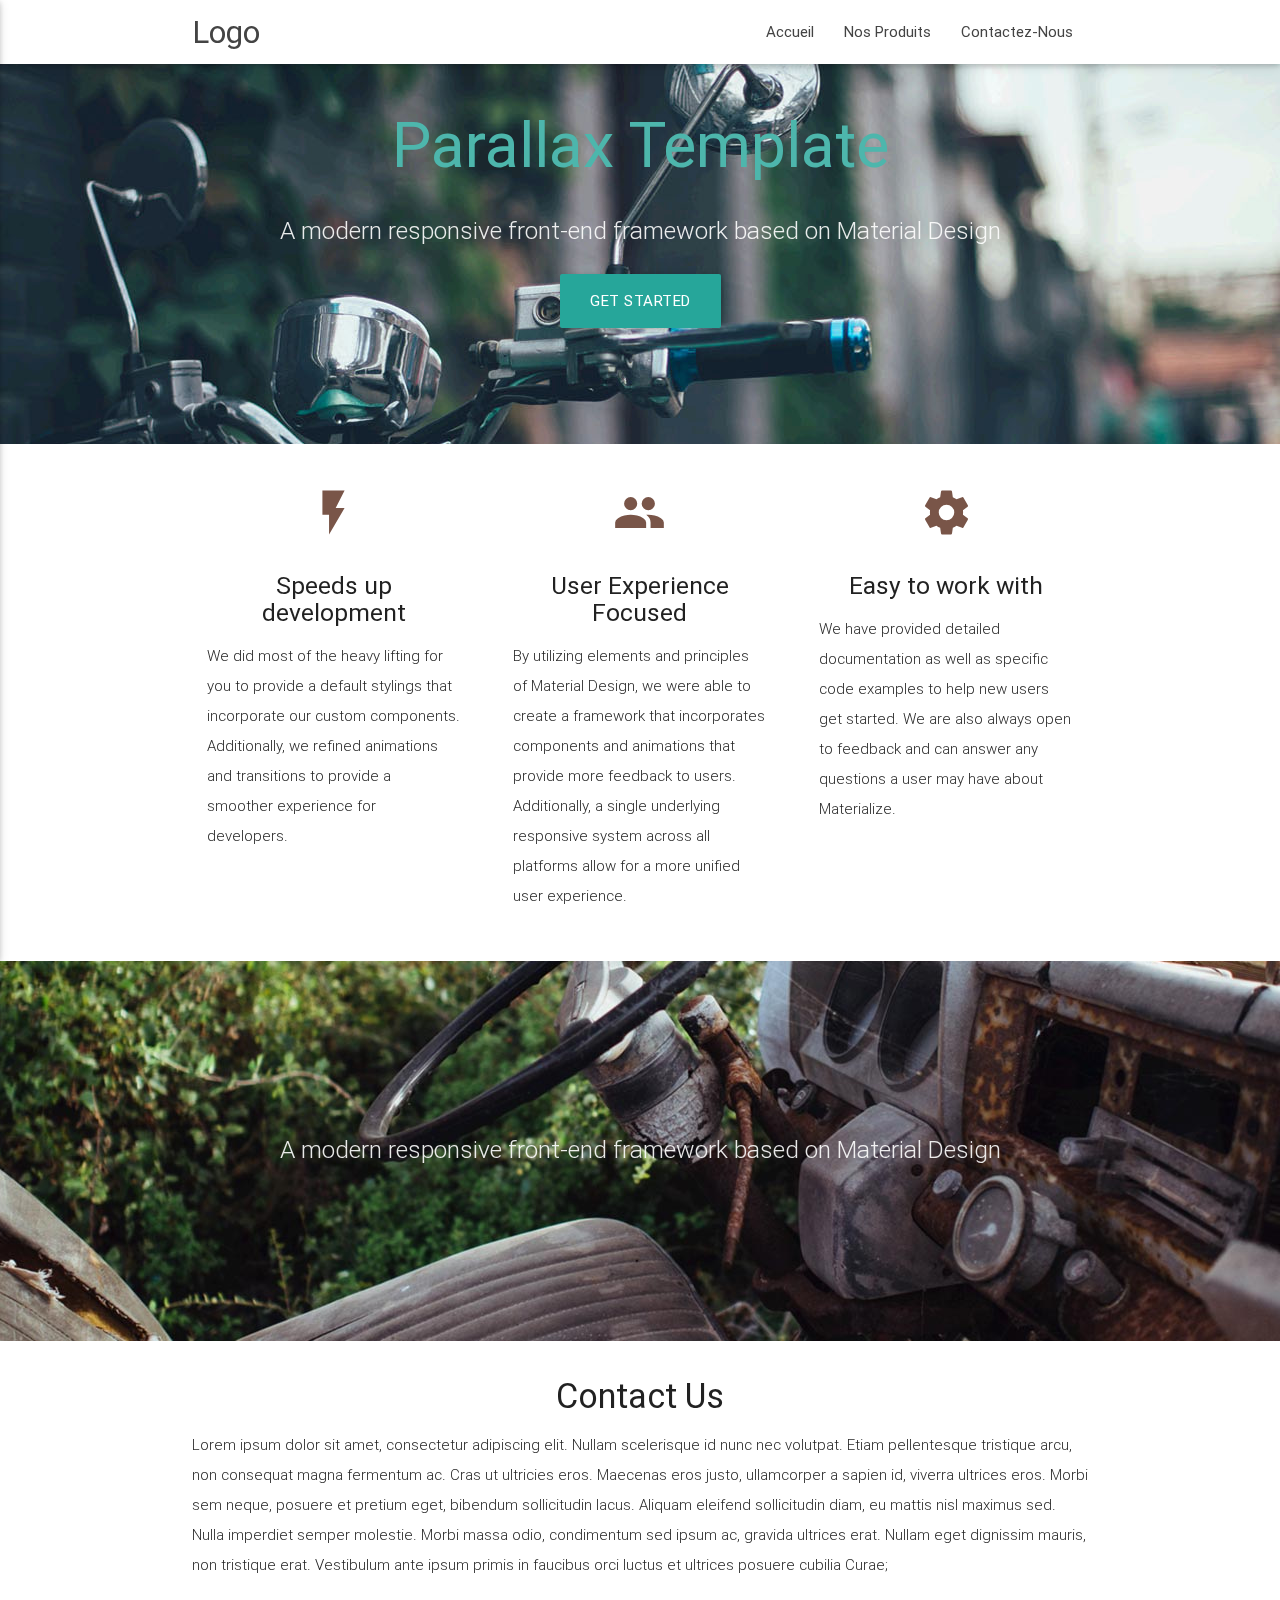
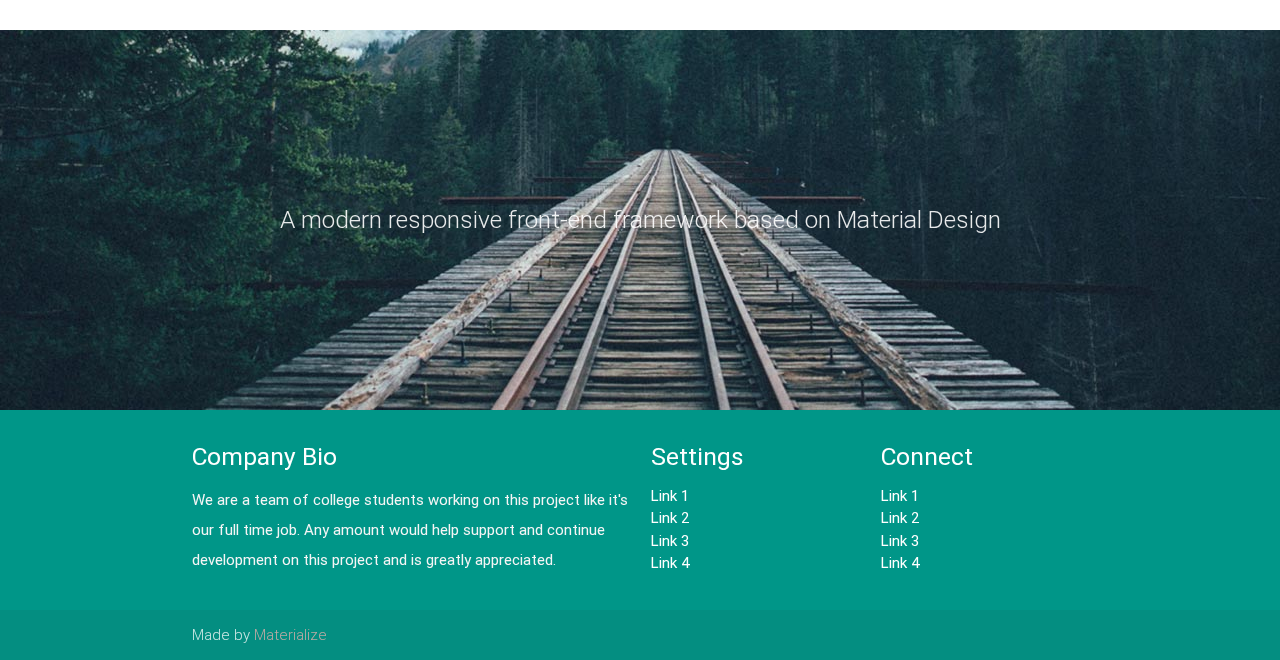
==== index.html @ e9abcc9e "update navbar on every pages" ====
<!DOCTYPE html>
<html lang="en">
<head>
  <meta http-equiv="Content-Type" content="text/html; charset=UTF-8"/>
  <meta name="viewport" content="width=device-width, initial-scale=1, maximum-scale=1.0, user-scalable=no"/>
  <title>Parallax Template - Materialize</title>

  <!-- CSS  -->
  <link href="https://fonts.googleapis.com/icon?family=Material+Icons" rel="stylesheet">
  <link href="assets/css/materialize.css" type="text/css" rel="stylesheet" media="screen,projection"/>
  <link href="assets/css/style.css" type="text/css" rel="stylesheet" media="screen,projection"/>
  <link href="assets/css/custom.css" type="text/css" rel="stylesheet" media="screen,projection"/>
</head>
<body>
  <nav class="white" role="navigation">
    <div class="nav-wrapper container">
      <a id="logo-container" href="#" class="brand-logo">Logo</a>
      <ul class="right hide-on-med-and-down">
        <li><a href="index.html">Accueil</a></li>
        <li><a href="product.html">Nos Produits</a></li>
        <li><a href="contact.html">Contactez-Nous</a></li>
      </ul>

      <ul id="nav-mobile" class="side-nav">
        <li><a href="#">Navbar Link</a></li>
      </ul>
      <a href="#" data-activates="nav-mobile" class="button-collapse"><i class="material-icons">menu</i></a>
    </div>
  </nav>

  <div id="index-banner" class="parallax-container">
    <div class="section no-pad-bot">
      <div class="container">
        <br><br>
        <h1 class="header center teal-text text-lighten-2">Parallax Template</h1>
        <div class="row center">
          <h5 class="header col s12 light">A modern responsive front-end framework based on Material Design</h5>
        </div>
        <div class="row center">
          <a href="http://materializecss.com/getting-started.html" id="download-button" class="btn-large waves-effect waves-light teal lighten-1">Get Started</a>
        </div>
        <br><br>

      </div>
    </div>
    <div class="parallax"><img src="assets/images/background1.jpg" alt="Unsplashed background img 1"></div>
  </div>


  <div class="container">
    <div class="section">

      <!--   Icon Section   -->
      <div class="row">
        <div class="col s12 m4">
          <div class="icon-block">
            <h2 class="center brown-text"><i class="material-icons">flash_on</i></h2>
            <h5 class="center">Speeds up development</h5>

            <p class="light">We did most of the heavy lifting for you to provide a default stylings that incorporate our custom components. Additionally, we refined animations and transitions to provide a smoother experience for developers.</p>
          </div>
        </div>

        <div class="col s12 m4">
          <div class="icon-block">
            <h2 class="center brown-text"><i class="material-icons">group</i></h2>
            <h5 class="center">User Experience Focused</h5>

            <p class="light">By utilizing elements and principles of Material Design, we were able to create a framework that incorporates components and animations that provide more feedback to users. Additionally, a single underlying responsive system across all platforms allow for a more unified user experience.</p>
          </div>
        </div>

        <div class="col s12 m4">
          <div class="icon-block">
            <h2 class="center brown-text"><i class="material-icons">settings</i></h2>
            <h5 class="center">Easy to work with</h5>

            <p class="light">We have provided detailed documentation as well as specific code examples to help new users get started. We are also always open to feedback and can answer any questions a user may have about Materialize.</p>
          </div>
        </div>
      </div>

    </div>
  </div>


  <div class="parallax-container valign-wrapper">
    <div class="section no-pad-bot">
      <div class="container">
        <div class="row center">
          <h5 class="header col s12 light">A modern responsive front-end framework based on Material Design</h5>
        </div>
      </div>
    </div>
    <div class="parallax"><img src="assets/images/background2.jpg" alt="Unsplashed background img 2"></div>
  </div>

  <div class="container">
    <div class="section">

      <div class="row">
        <div class="col s12 center">
          <h3><i class="mdi-content-send brown-text"></i></h3>
          <h4>Contact Us</h4>
          <p class="left-align light">Lorem ipsum dolor sit amet, consectetur adipiscing elit. Nullam scelerisque id nunc nec volutpat. Etiam pellentesque tristique arcu, non consequat magna fermentum ac. Cras ut ultricies eros. Maecenas eros justo, ullamcorper a sapien id, viverra ultrices eros. Morbi sem neque, posuere et pretium eget, bibendum sollicitudin lacus. Aliquam eleifend sollicitudin diam, eu mattis nisl maximus sed. Nulla imperdiet semper molestie. Morbi massa odio, condimentum sed ipsum ac, gravida ultrices erat. Nullam eget dignissim mauris, non tristique erat. Vestibulum ante ipsum primis in faucibus orci luctus et ultrices posuere cubilia Curae;</p>
        </div>
      </div>

    </div>
  </div>


  <div class="parallax-container valign-wrapper">
    <div class="section no-pad-bot">
      <div class="container">
        <div class="row center">
          <h5 class="header col s12 light">A modern responsive front-end framework based on Material Design</h5>
        </div>
      </div>
    </div>
    <div class="parallax"><img src="assets/images/background3.jpg" alt="Unsplashed background img 3"></div>
  </div>

  <footer class="page-footer teal">
    <div class="container">
      <div class="row">
        <div class="col l6 s12">
          <h5 class="white-text">Company Bio</h5>
          <p class="grey-text text-lighten-4">We are a team of college students working on this project like it's our full time job. Any amount would help support and continue development on this project and is greatly appreciated.</p>


        </div>
        <div class="col l3 s12">
          <h5 class="white-text">Settings</h5>
          <ul>
            <li><a class="white-text" href="#!">Link 1</a></li>
            <li><a class="white-text" href="#!">Link 2</a></li>
            <li><a class="white-text" href="#!">Link 3</a></li>
            <li><a class="white-text" href="#!">Link 4</a></li>
          </ul>
        </div>
        <div class="col l3 s12">
          <h5 class="white-text">Connect</h5>
          <ul>
            <li><a class="white-text" href="#!">Link 1</a></li>
            <li><a class="white-text" href="#!">Link 2</a></li>
            <li><a class="white-text" href="#!">Link 3</a></li>
            <li><a class="white-text" href="#!">Link 4</a></li>
          </ul>
        </div>
      </div>
    </div>
    <div class="footer-copyright">
      <div class="container">
      Made by <a class="brown-text text-lighten-3" href="http://materializecss.com">Materialize</a>
      </div>
    </div>
  </footer>


  <!--  Scripts-->
  <script src="https://code.jquery.com/jquery-2.1.1.min.js"></script>
  <script src="assets/js/materialize.js"></script>
  <script src="assets/js/init.js"></script>

  </body>
</html>
---- assets/css/style.css ----
/* Custom Stylesheet */
/**
 * Use this file to override Materialize files so you can update
 * the core Materialize files in the future
 *
 * Made By MaterializeCSS.com
 */

nav ul a,
nav .brand-logo {
  color: #444;
}

p {
  line-height: 2rem;
}

.button-collapse {
  color: #26a69a;
}

.parallax-container {
  min-height: 380px;
  line-height: 0;
  height: auto;
  color: rgba(255,255,255,.9);
}
  .parallax-container .section {
    width: 100%;
  }

@media only screen and (max-width : 992px) {
  .parallax-container .section {
    position: absolute;
    top: 40%;
  }
  #index-banner .section {
    top: 10%;
  }
}

@media only screen and (max-width : 600px) {
  #index-banner .section {
    top: 0;
  }
}

.icon-block {
  padding: 0 15px;
}
.icon-block .material-icons {
  font-size: inherit;
}

footer.page-footer {
  margin: 0;
}
---- assets/css/custom.css ----
#index-banner{
  width: 100%;
  
}
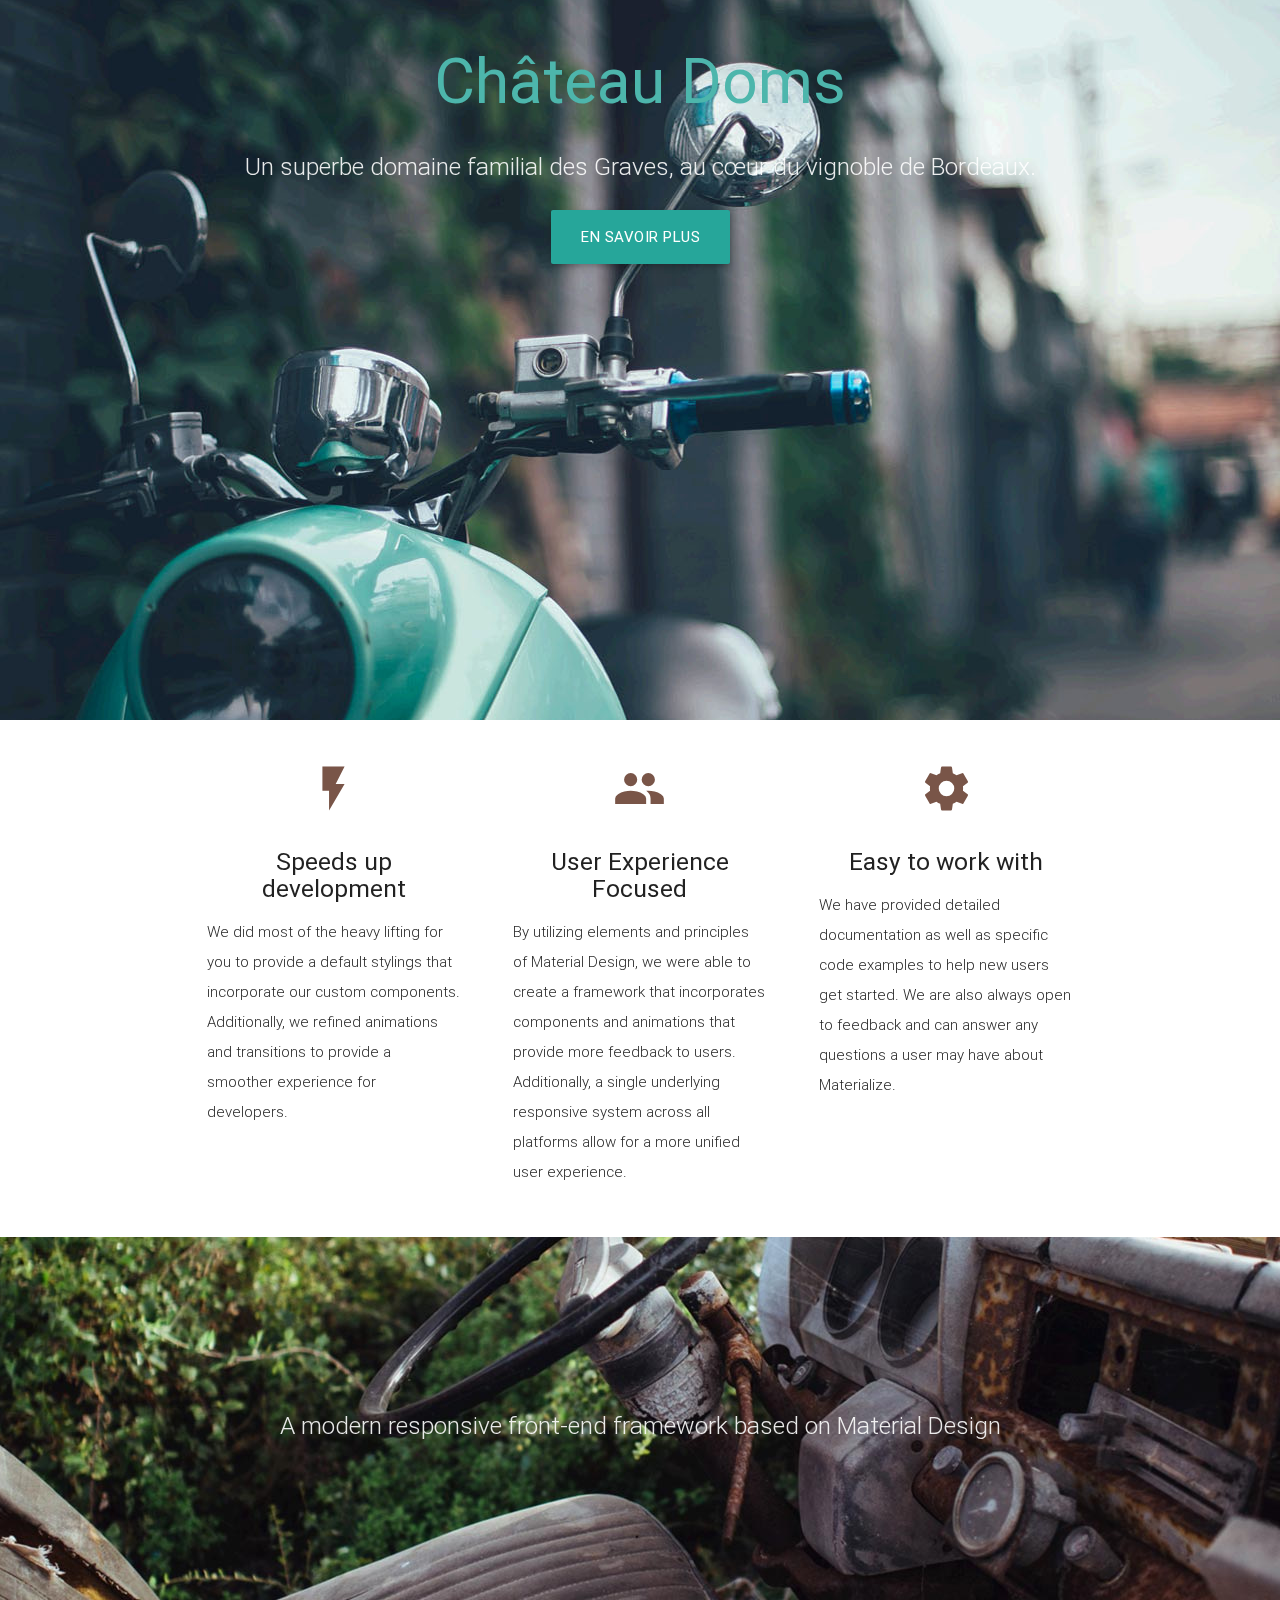
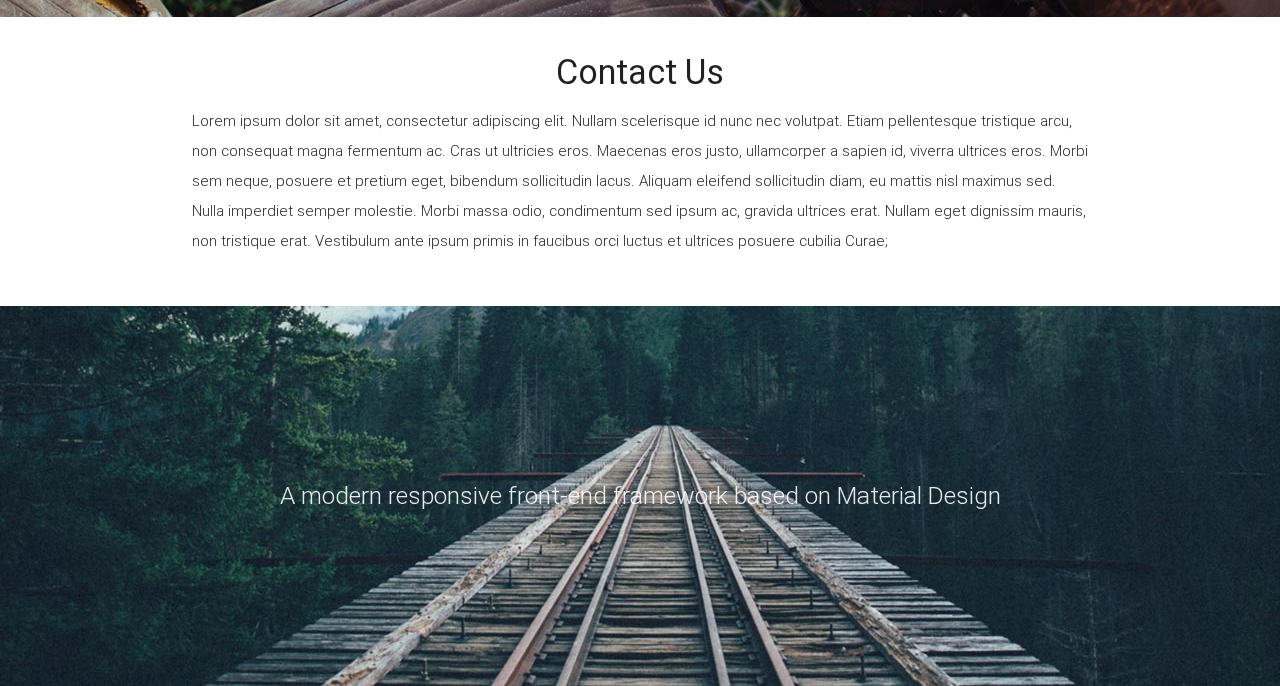
==== commit 50fea58f: "add app.js and edit home page" ====
--- a/index.html
+++ b/index.html
@@ -10,34 +10,23 @@
   <link href="assets/css/materialize.css" type="text/css" rel="stylesheet" media="screen,projection"/>
   <link href="assets/css/style.css" type="text/css" rel="stylesheet" media="screen,projection"/>
   <link href="assets/css/custom.css" type="text/css" rel="stylesheet" media="screen,projection"/>
+  <script src="assets/js/w3data.js"></script>
+  <script src="assets/js/app.js"></script>
 </head>
 <body>
-  <nav class="white" role="navigation">
-    <div class="nav-wrapper container">
-      <a id="logo-container" href="#" class="brand-logo">Logo</a>
-      <ul class="right hide-on-med-and-down">
-        <li><a href="index.html">Accueil</a></li>
-        <li><a href="product.html">Nos Produits</a></li>
-        <li><a href="contact.html">Contactez-Nous</a></li>
-      </ul>
+  <div w3-include-html=".header.html"></div>
 
-      <ul id="nav-mobile" class="side-nav">
-        <li><a href="#">Navbar Link</a></li>
-      </ul>
-      <a href="#" data-activates="nav-mobile" class="button-collapse"><i class="material-icons">menu</i></a>
-    </div>
-  </nav>
 
   <div id="index-banner" class="parallax-container">
     <div class="section no-pad-bot">
       <div class="container">
         <br><br>
-        <h1 class="header center teal-text text-lighten-2">Parallax Template</h1>
+        <h1 class="header center teal-text text-lighten-2">Château Doms</h1>
         <div class="row center">
-          <h5 class="header col s12 light">A modern responsive front-end framework based on Material Design</h5>
+          <h5 class="header col s12 light">Un superbe domaine familial des Graves, au cœur du vignoble de Bordeaux.</h5>
         </div>
         <div class="row center">
-          <a href="http://materializecss.com/getting-started.html" id="download-button" class="btn-large waves-effect waves-light teal lighten-1">Get Started</a>
+          <a href="#presentation" id="download-button" class="btn-large waves-effect waves-light teal lighten-1">En Savoir Plus</a>
         </div>
         <br><br>
 
@@ -47,7 +36,7 @@
   </div>
 
 
-  <div class="container">
+  <div class="container" id="presentation">
     <div class="section">
 
       <!--   Icon Section   -->
@@ -121,41 +110,7 @@
     <div class="parallax"><img src="assets/images/background3.jpg" alt="Unsplashed background img 3"></div>
   </div>
 
-  <footer class="page-footer teal">
-    <div class="container">
-      <div class="row">
-        <div class="col l6 s12">
-          <h5 class="white-text">Company Bio</h5>
-          <p class="grey-text text-lighten-4">We are a team of college students working on this project like it's our full time job. Any amount would help support and continue development on this project and is greatly appreciated.</p>
-
-
-        </div>
-        <div class="col l3 s12">
-          <h5 class="white-text">Settings</h5>
-          <ul>
-            <li><a class="white-text" href="#!">Link 1</a></li>
-            <li><a class="white-text" href="#!">Link 2</a></li>
-            <li><a class="white-text" href="#!">Link 3</a></li>
-            <li><a class="white-text" href="#!">Link 4</a></li>
-          </ul>
-        </div>
-        <div class="col l3 s12">
-          <h5 class="white-text">Connect</h5>
-          <ul>
-            <li><a class="white-text" href="#!">Link 1</a></li>
-            <li><a class="white-text" href="#!">Link 2</a></li>
-            <li><a class="white-text" href="#!">Link 3</a></li>
-            <li><a class="white-text" href="#!">Link 4</a></li>
-          </ul>
-        </div>
-      </div>
-    </div>
-    <div class="footer-copyright">
-      <div class="container">
-      Made by <a class="brown-text text-lighten-3" href="http://materializecss.com">Materialize</a>
-      </div>
-    </div>
-  </footer>
+<div w3-include-html=".footer.html"></div>
 
 
   <!--  Scripts-->
@@ -163,5 +118,9 @@
   <script src="assets/js/materialize.js"></script>
   <script src="assets/js/init.js"></script>
 
+  <script>
+    w3IncludeHTML();
+  </script>
+
   </body>
 </html>
--- a/assets/css/custom.css
+++ b/assets/css/custom.css
@@ -1,4 +1,4 @@
 #index-banner{
   width: 100%;
-  
+  min-height: 80vh;
 }
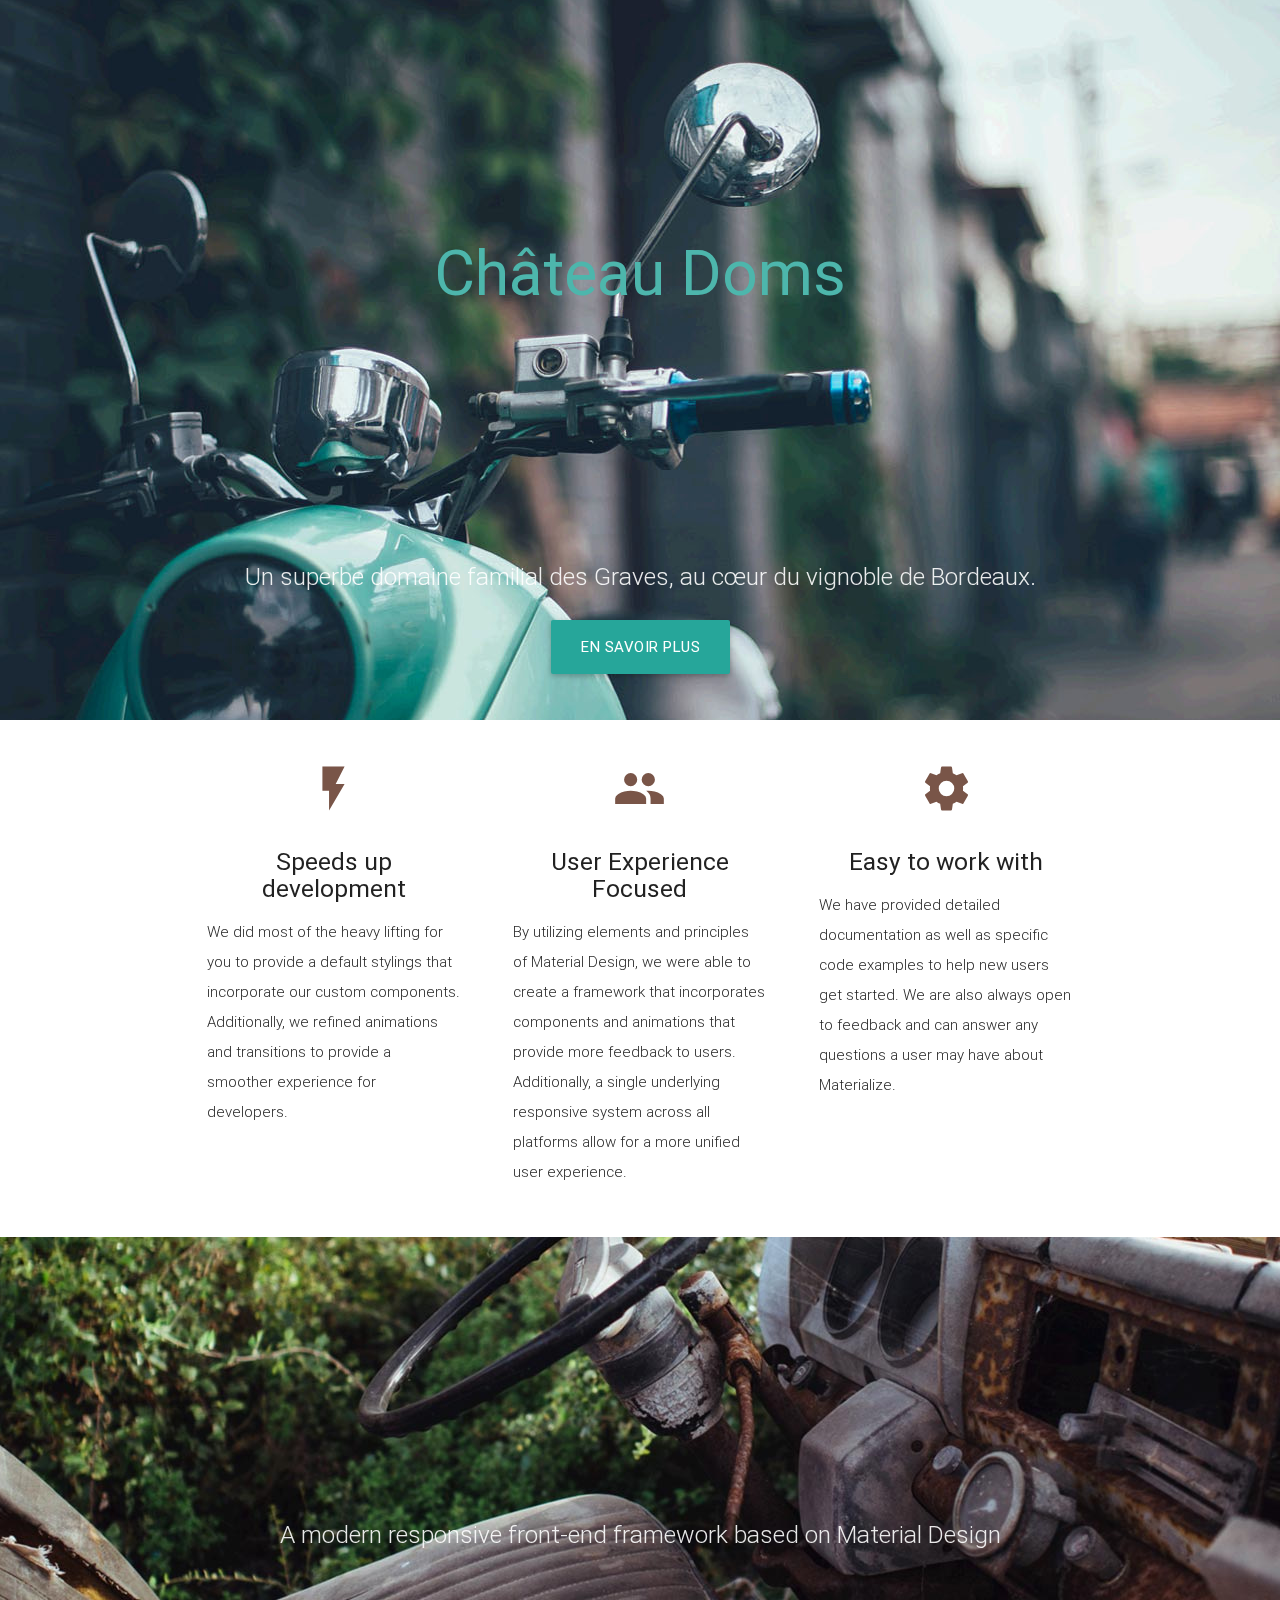
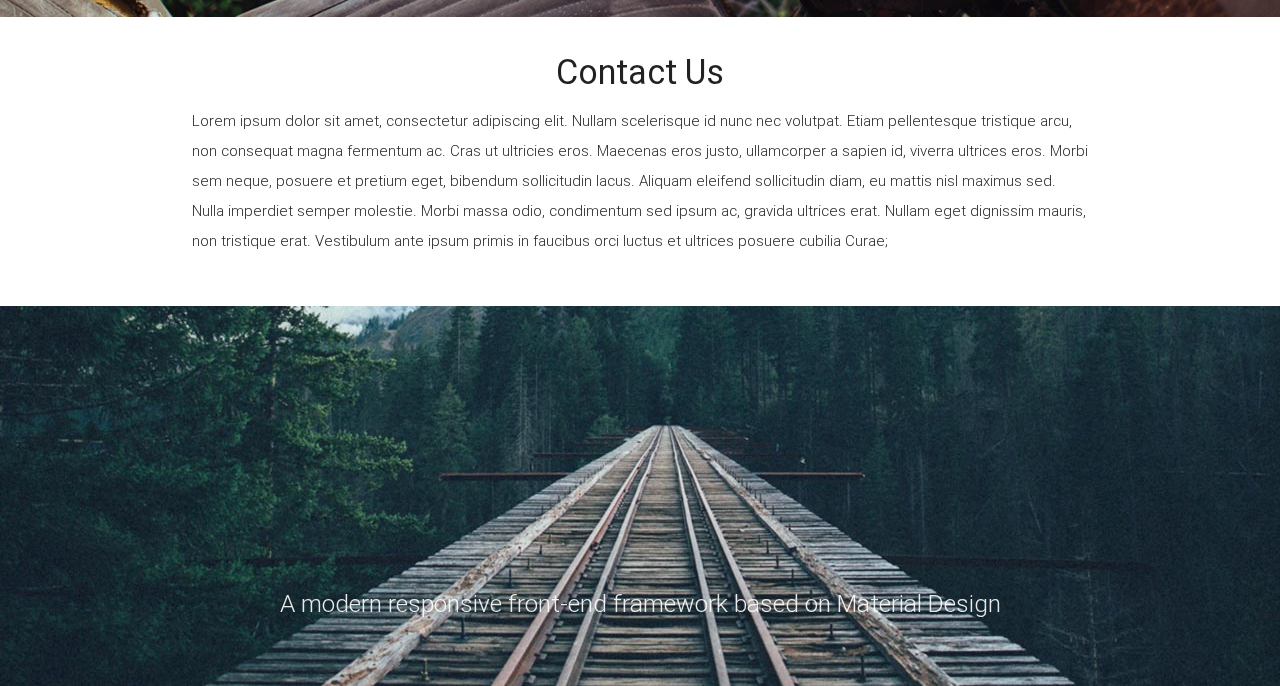
==== commit 04d25ff0: "product page" ====
--- a/index.html
+++ b/index.html
@@ -1,9 +1,9 @@
 <!DOCTYPE html>
-<html lang="en">
+<html lang="fr">
 <head>
   <meta http-equiv="Content-Type" content="text/html; charset=UTF-8"/>
   <meta name="viewport" content="width=device-width, initial-scale=1, maximum-scale=1.0, user-scalable=no"/>
-  <title>Parallax Template - Materialize</title>
+  <title>Château Doms</title>
 
   <!-- CSS  -->
   <link href="https://fonts.googleapis.com/icon?family=Material+Icons" rel="stylesheet">
@@ -11,12 +11,14 @@
   <link href="assets/css/style.css" type="text/css" rel="stylesheet" media="screen,projection"/>
   <link href="assets/css/custom.css" type="text/css" rel="stylesheet" media="screen,projection"/>
   <script src="assets/js/w3data.js"></script>
-  <script src="assets/js/app.js"></script>
+
 </head>
 <body>
+
+  <!-- Header -->
   <div w3-include-html=".header.html"></div>
 
-
+<!-- Container -->
   <div id="index-banner" class="parallax-container">
     <div class="section no-pad-bot">
       <div class="container">
@@ -26,7 +28,7 @@
           <h5 class="header col s12 light">Un superbe domaine familial des Graves, au cœur du vignoble de Bordeaux.</h5>
         </div>
         <div class="row center">
-          <a href="#presentation" id="download-button" class="btn-large waves-effect waves-light teal lighten-1">En Savoir Plus</a>
+          <a href="#presentation" class="btn-large waves-effect waves-light teal lighten-1">En Savoir Plus</a>
         </div>
         <br><br>
 
@@ -110,6 +112,7 @@
     <div class="parallax"><img src="assets/images/background3.jpg" alt="Unsplashed background img 3"></div>
   </div>
 
+<!-- Footer -->
 <div w3-include-html=".footer.html"></div>
 
 
@@ -117,6 +120,8 @@
   <script src="https://code.jquery.com/jquery-2.1.1.min.js"></script>
   <script src="assets/js/materialize.js"></script>
   <script src="assets/js/init.js"></script>
+  <script src="assets/js/w3data.js"></script>
+  <script src="assets/js/app.js"></script>
 
   <script>
     w3IncludeHTML();
--- a/assets/css/custom.css
+++ b/assets/css/custom.css
@@ -2,3 +2,25 @@
   width: 100%;
   min-height: 80vh;
 }
+.card img{
+  max-height: 300px;
+  width: auto;
+}
+.card-action{
+  float: right;
+}
+#modal1 .card-image{
+  margin-top: 100%;
+}
+.card .row {
+  padding: 20px;
+}
+.card {
+    background-color: #f7f7f7;
+}
+h6 {
+    font-size: 1.3rem;
+}
+.header{
+      margin-top: 25%;
+}
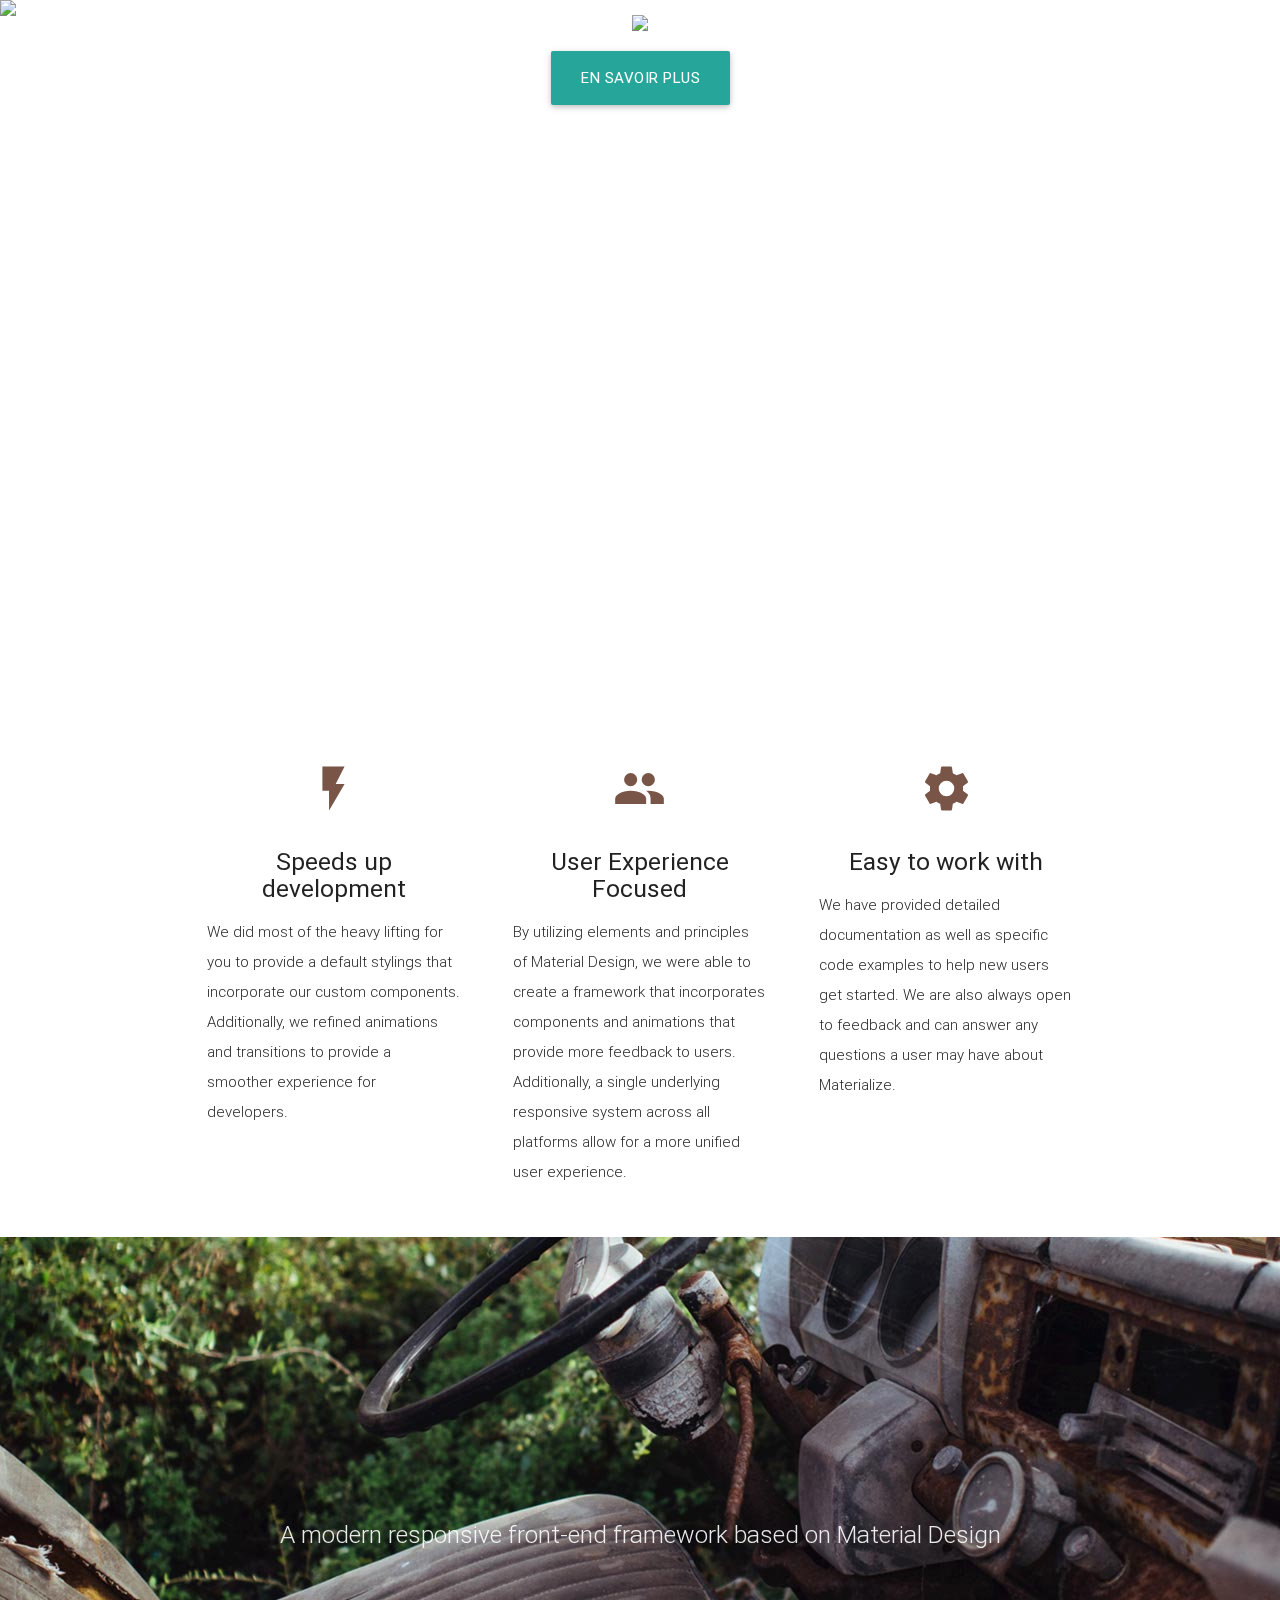
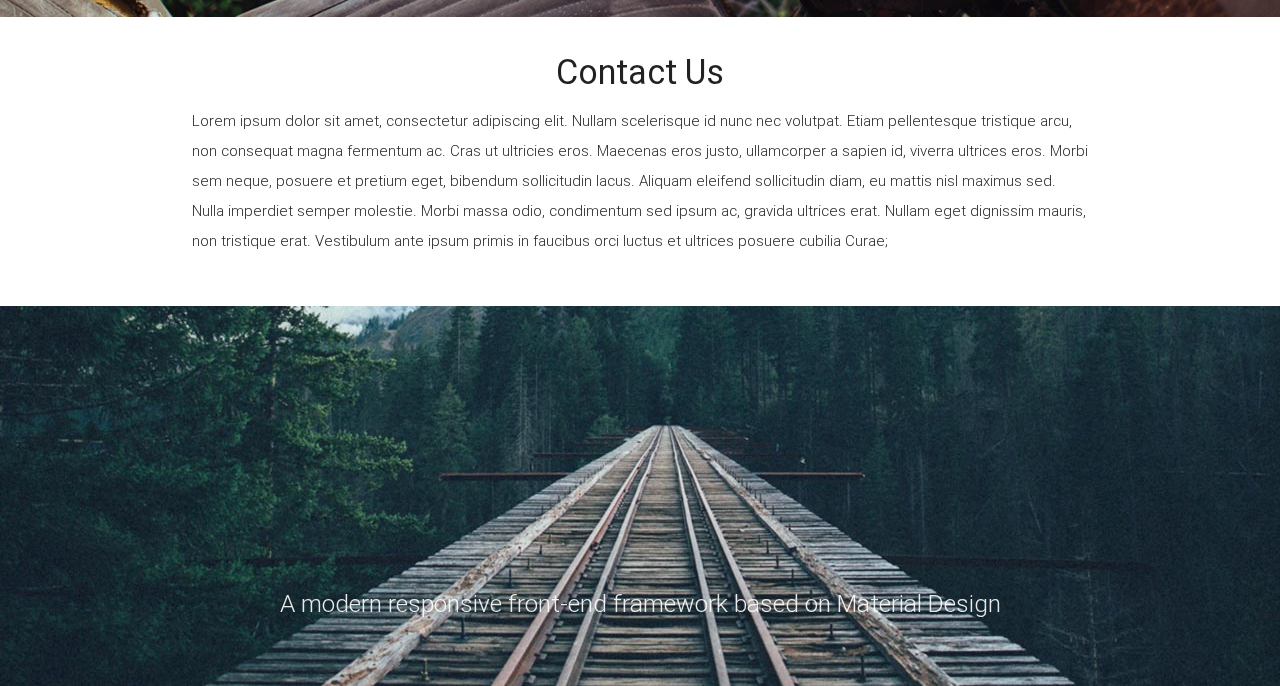
==== commit 476ea2f0: "add lib animate.css" ====
--- a/index.html
+++ b/index.html
@@ -10,6 +10,7 @@
   <link href="assets/css/materialize.css" type="text/css" rel="stylesheet" media="screen,projection"/>
   <link href="assets/css/style.css" type="text/css" rel="stylesheet" media="screen,projection"/>
   <link href="assets/css/custom.css" type="text/css" rel="stylesheet" media="screen,projection"/>
+  <link href="assets/css/animate.css" type="text/css" rel="stylesheet" media="screen,projection"/>
   <script src="assets/js/w3data.js"></script>
 
 </head>
@@ -23,9 +24,10 @@
     <div class="section no-pad-bot">
       <div class="container">
         <br><br>
-        <h1 class="header center teal-text text-lighten-2">Château Doms</h1>
+        <!-- <h1 class="header center teal-text text-lighten-2">Château Doms</h1> -->
         <div class="row center">
-          <h5 class="header col s12 light">Un superbe domaine familial des Graves, au cœur du vignoble de Bordeaux.</h5>
+          <!-- <h5 class="header col s12 light">Un superbe domaine familial des Graves, au cœur du vignoble de Bordeaux.</h5> -->
+          <img src="assets/images/Ch-Dom-Logo2.png" />
         </div>
         <div class="row center">
           <a href="#presentation" class="btn-large waves-effect waves-light teal lighten-1">En Savoir Plus</a>
@@ -34,7 +36,7 @@
 
       </div>
     </div>
-    <div class="parallax"><img src="assets/images/background1.jpg" alt="Unsplashed background img 1"></div>
+    <div class="parallax"><img src="assets/images/fond-home.jpeg" alt="Unsplashed background img 1"></div>
   </div>
 
 
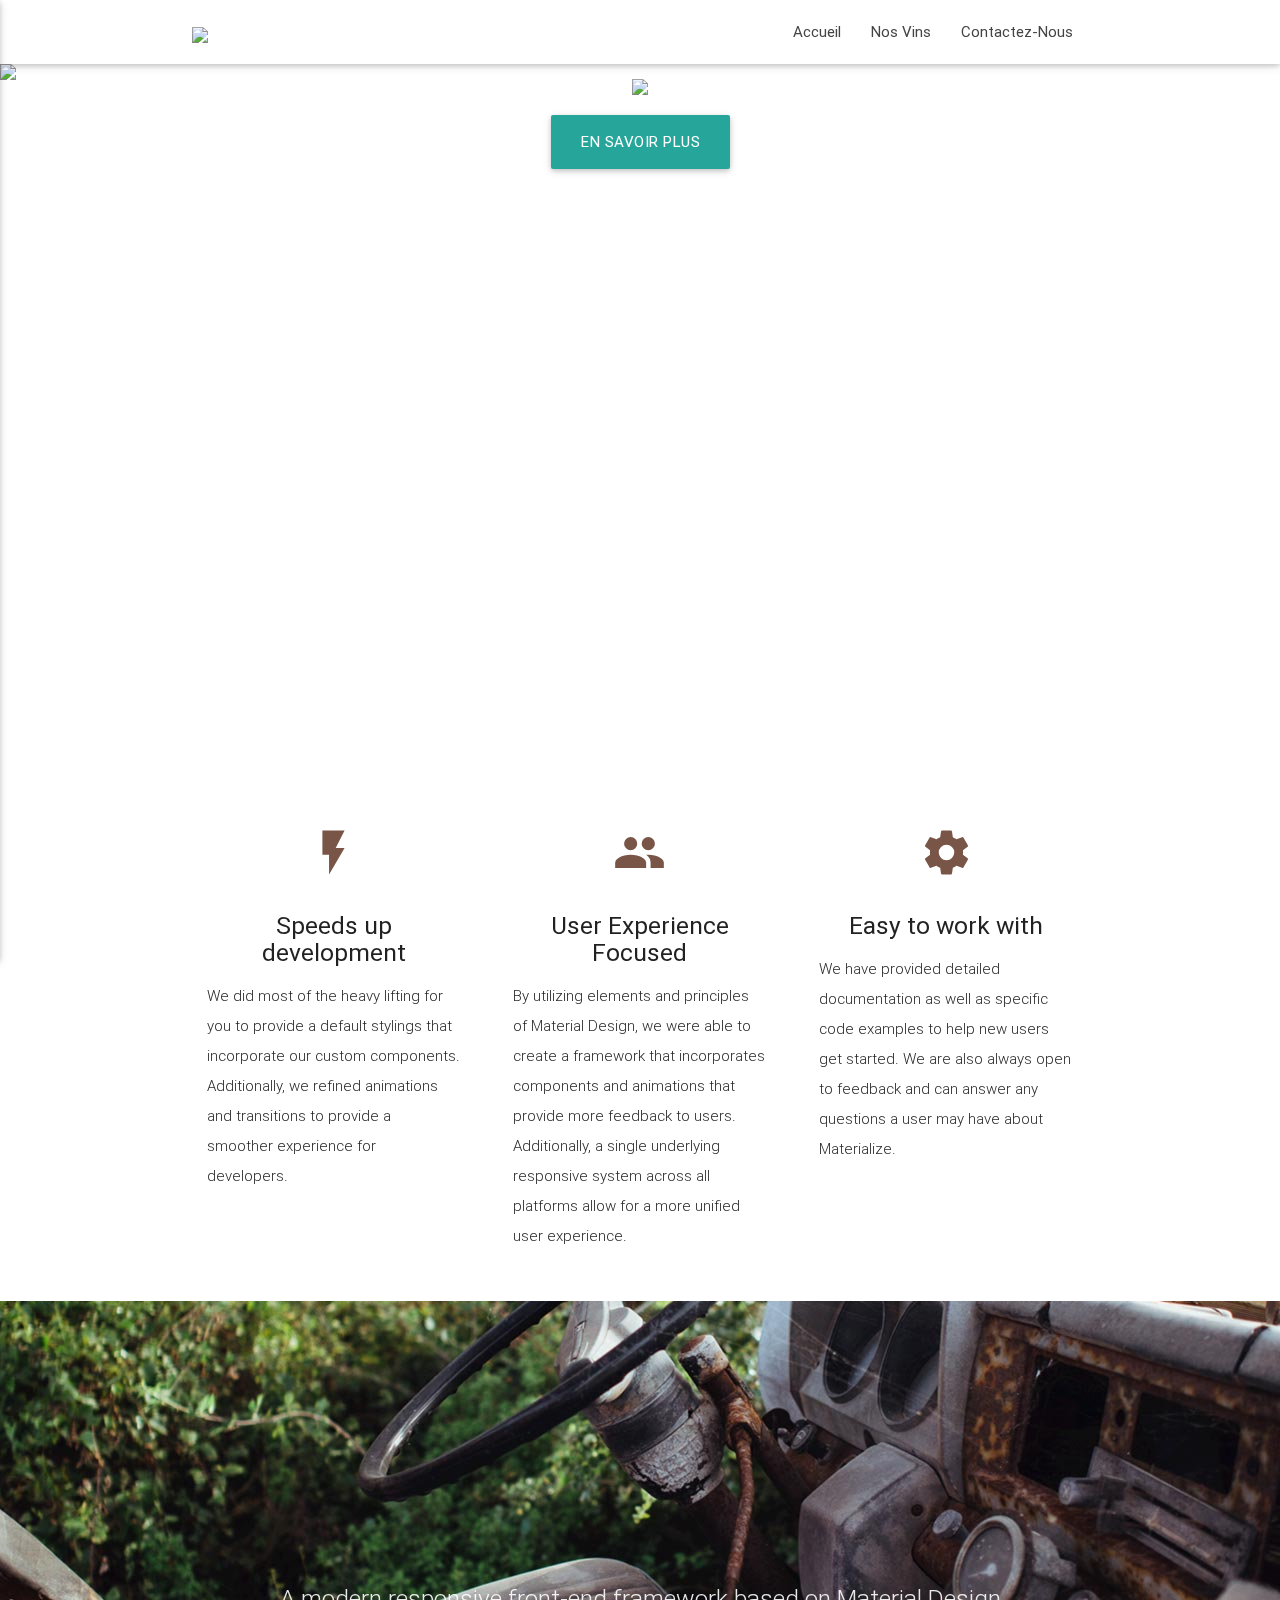
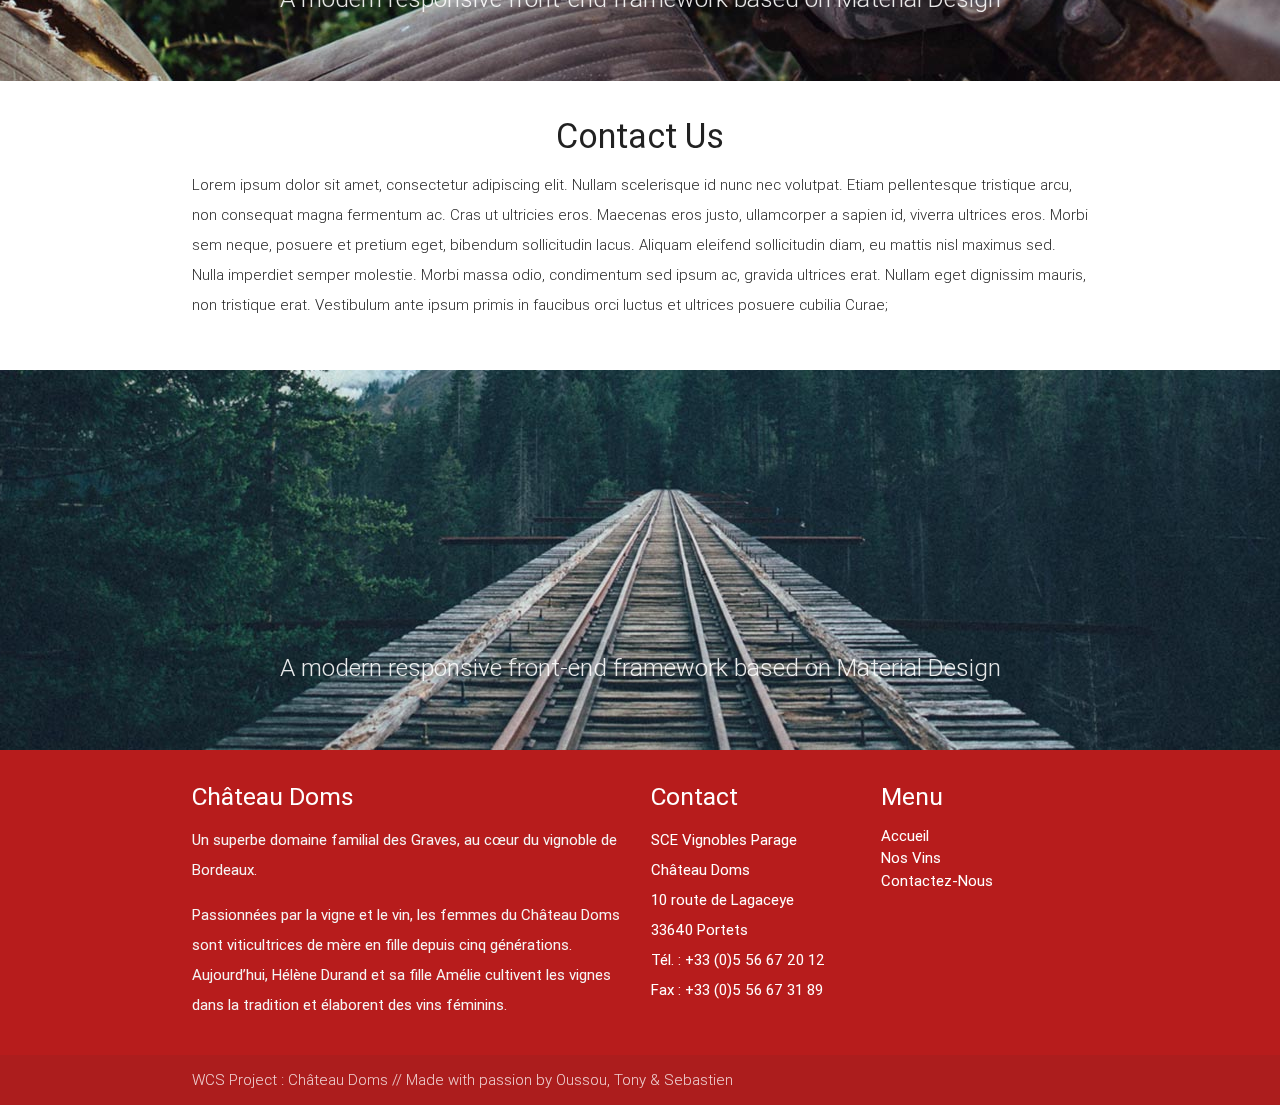
==== commit b7a2c514: "solve mobile navbar issue" ====
--- a/index.html
+++ b/index.html
@@ -11,13 +11,31 @@
   <link href="assets/css/style.css" type="text/css" rel="stylesheet" media="screen,projection"/>
   <link href="assets/css/custom.css" type="text/css" rel="stylesheet" media="screen,projection"/>
   <link href="assets/css/animate.css" type="text/css" rel="stylesheet" media="screen,projection"/>
-  <script src="assets/js/w3data.js"></script>
 
 </head>
 <body>
 
   <!-- Header -->
-  <div w3-include-html=".header.html"></div>
+  <nav class="white" role="navigation">
+    <div class="nav-wrapper container">
+      <a id="logo-container" href="index.html" class="brand-logo"><img class="img-logo" src="assets/images/Ch-Dom-Logo1.png" /></a>
+      <ul class="right hide-on-med-and-down">
+        <li><a href="index.html">Accueil</a></li>
+        <li><a href="product.html">Nos Vins</a></li>
+        <li><a href="contact.html">Contactez-Nous</a></li>
+      </ul>
+
+      <ul id="nav-mobile" class="side-nav">
+        <li><a href="index.html">Accueil</a></li>
+        <li><a href="product.html">Nos Vins</a></li>
+        <li><a href="contact.html">Contactez-Nous</a></li>
+      </ul>
+      <a href="#" data-activates="nav-mobile" class="button-collapse"><i class="material-icons">menu</i></a>
+    </div>
+  </nav>
+
+
+  <a href="#logo-container" class="scrollToTop btn-floating btn-large waves-effect waves-light red"><i class="material-icons">expand_less</i></a>
 
 <!-- Container -->
   <div id="index-banner" class="parallax-container">
@@ -115,7 +133,42 @@
   </div>
 
 <!-- Footer -->
-<div w3-include-html=".footer.html"></div>
+<footer class="page-footer red darken-4">
+  <div class="container">
+    <div class="row">
+      <div class="col s6">
+        <h5 class="white-text">Château Doms</h5>
+        <p class="grey-text text-lighten-4">Un superbe domaine familial des Graves, au cœur du vignoble de Bordeaux.</p>
+        <p class="grey-text text-lighten-4">Passionnées par la vigne et le vin, les femmes du Château Doms sont viticultrices de mère en fille depuis cinq générations. Aujourd’hui, Hélène Durand et sa fille Amélie cultivent les vignes dans la tradition et élaborent des vins féminins.</p>
+      </div>
+      <div class="col l3 s12">
+        <h5 class="white-text">Contact</h5>
+          <p class="white-text">
+            SCE Vignobles Parage<br />
+            Château Doms<br />
+            10 route de Lagaceye<br />
+            33640 Portets<br />
+            Tél. : +33 (0)5 56 67 20 12<br />
+            Fax : +33 (0)5 56 67 31 89
+          </p>
+      </div>
+      <div class="col l3 s12">
+        <h5 class="white-text">Menu</h5>
+        <ul>
+          <li><a class="white-text" href="index.html">Accueil</a></li>
+          <li><a class="white-text" href="product.html">Nos Vins</a></li>
+          <li><a class="white-text" href="contact.html">Contactez-Nous</a></li>
+        </ul>
+      </div>
+    </div>
+  </div>
+  <div class="footer-copyright">
+    <div class="container">
+      WCS Project : Château Doms // Made with passion by Oussou, Tony & Sebastien
+    </div>
+  </div>
+</footer>
+
 
 
   <!--  Scripts-->
@@ -125,9 +178,6 @@
   <script src="assets/js/w3data.js"></script>
   <script src="assets/js/app.js"></script>
 
-  <script>
-    w3IncludeHTML();
-  </script>
 
   </body>
 </html>
--- a/assets/css/custom.css
+++ b/assets/css/custom.css
@@ -2,15 +2,14 @@
   width: 100%;
   min-height: 80vh;
 }
-.card img{
+.card img :not(.modal){
   max-height: 300px;
-  width: auto;
+  width: auto !important;
 }
-.card-action{
-  float: right;
-}
-#modal1 .card-image{
-  margin-top: 100%;
+@media (min-width: 768px){
+  .modal .card-image{
+    margin-top: 50%;
+  }
 }
 .card .row {
   padding: 20px;
@@ -24,3 +23,66 @@
 .header{
       margin-top: 25%;
 }
+@media (max-width: 768px){
+  .card img {
+    max-width: 20%;
+    margin: 0 0 10% 33%;
+  }
+  nav .brand-logo {
+      width: 50% !important;
+  }
+}
+.card .card-action a:not(.btn):not(.btn-large):not(.btn-floating) {
+    color: #b71c1c;
+}
+.collection .collection-item.active {
+    background-color: #b71c1c;
+    color: #eafaf9;
+}
+.red-text.text-darken-4 {
+    color: #B71C1C !important;
+    text-shadow: 1px 1px 1px white;
+}
+@media (min-width:768px){
+  .modal {
+      width: 70%;
+      max-height: 85%;
+      background-color: #f7f7f7;
+  }
+}
+.img-logo{
+    max-width: 75%;
+    height: auto;
+    margin-top: 7.5px;
+}
+nav .brand-logo {
+    width: 25%;
+}
+.collection a.collection-item {
+    color: #B71C1C;
+}
+.scrollToTop{
+	width:50px;
+	height:50px;
+	position:fixed;
+	bottom: 40px;
+	right:40px;
+	display:none;
+      box-shadow: 0 2px 5px 0 rgba(0, 0, 0, 0.16), 0 2px 10px 0 rgba(0, 0, 0, 0.12);
+}
+.scrollToTop i {
+    font-size: 2.1rem;
+}
+.card .card-action a:not(.btn):not(.btn-large):not(.btn-floating):hover {
+    color: #671010;
+}
+.space20{
+  margin-bottom: 20px;
+}
+.space-20{
+  margin-top: -20px;
+}
+.fixed{
+  position: fixed;
+  z-index: 999999;
+}
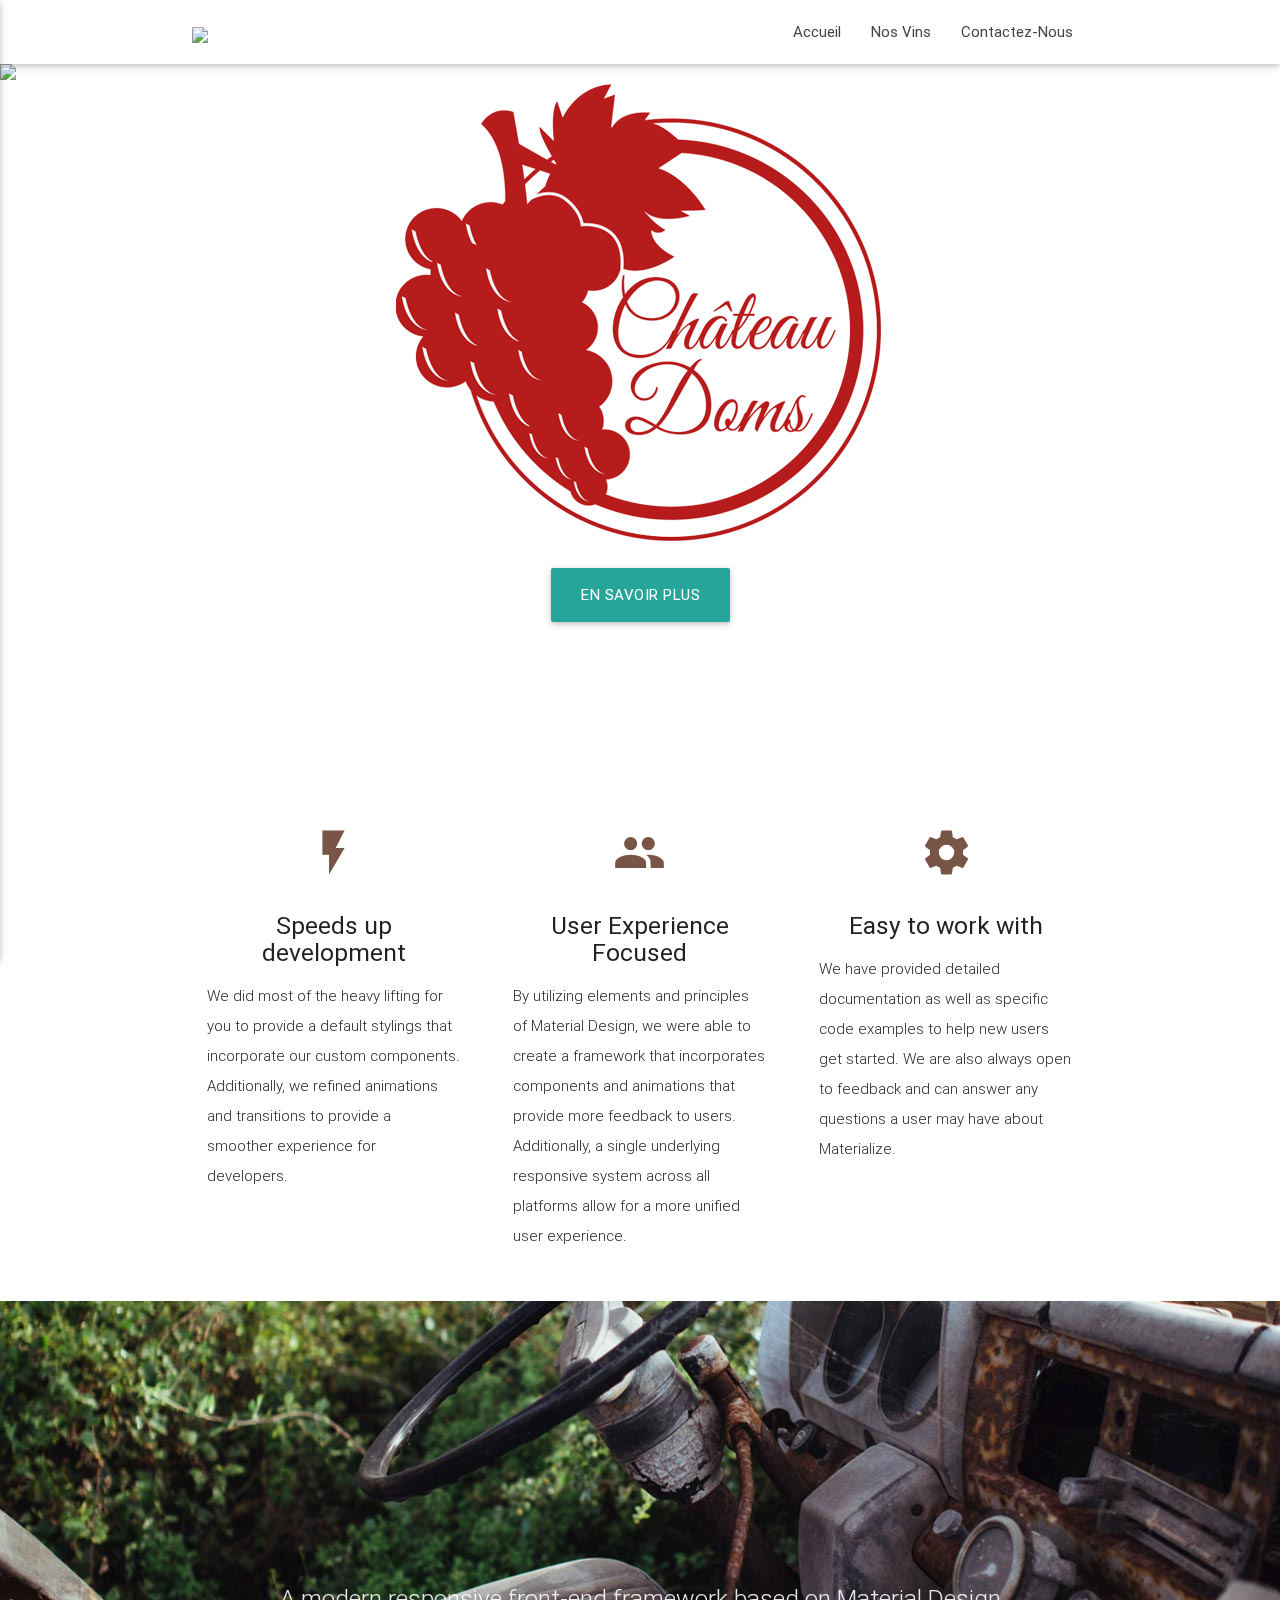
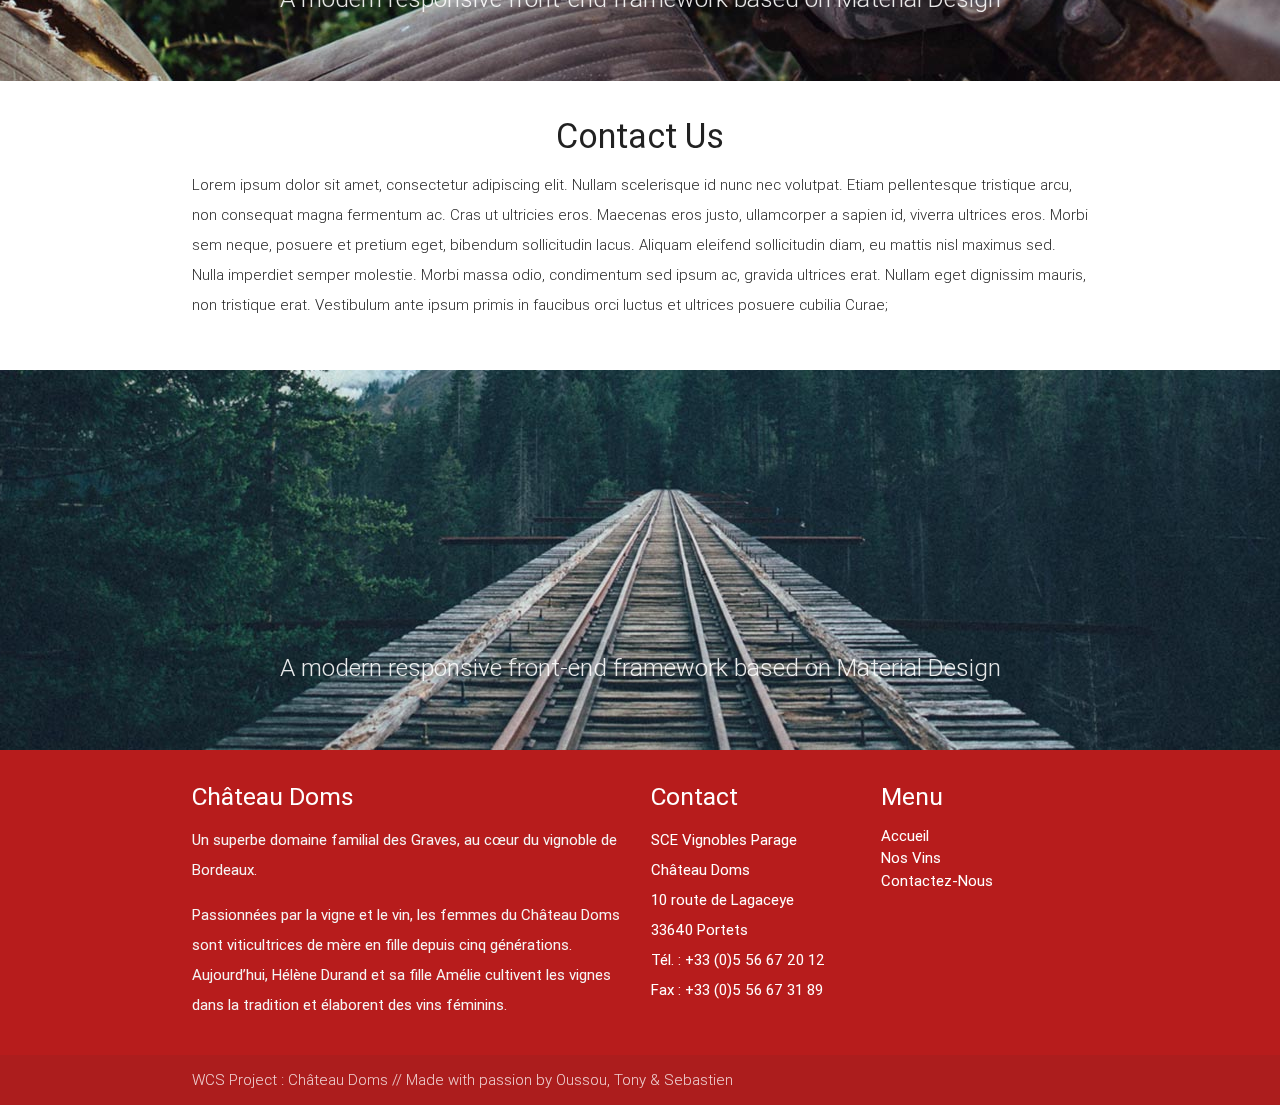
==== commit 7797e02a: "css + js + images" ====
--- a/index.html
+++ b/index.html
@@ -132,42 +132,42 @@
     <div class="parallax"><img src="assets/images/background3.jpg" alt="Unsplashed background img 3"></div>
   </div>
 
-<!-- Footer -->
-<footer class="page-footer red darken-4">
-  <div class="container">
-    <div class="row">
-      <div class="col s6">
-        <h5 class="white-text">Château Doms</h5>
-        <p class="grey-text text-lighten-4">Un superbe domaine familial des Graves, au cœur du vignoble de Bordeaux.</p>
-        <p class="grey-text text-lighten-4">Passionnées par la vigne et le vin, les femmes du Château Doms sont viticultrices de mère en fille depuis cinq générations. Aujourd’hui, Hélène Durand et sa fille Amélie cultivent les vignes dans la tradition et élaborent des vins féminins.</p>
-      </div>
-      <div class="col l3 s12">
-        <h5 class="white-text">Contact</h5>
-          <p class="white-text">
-            SCE Vignobles Parage<br />
-            Château Doms<br />
-            10 route de Lagaceye<br />
-            33640 Portets<br />
-            Tél. : +33 (0)5 56 67 20 12<br />
-            Fax : +33 (0)5 56 67 31 89
-          </p>
-      </div>
-      <div class="col l3 s12">
-        <h5 class="white-text">Menu</h5>
-        <ul>
-          <li><a class="white-text" href="index.html">Accueil</a></li>
-          <li><a class="white-text" href="product.html">Nos Vins</a></li>
-          <li><a class="white-text" href="contact.html">Contactez-Nous</a></li>
-        </ul>
+  <!--Footer-->
+  <footer class="page-footer red darken-4">
+    <div class="container">
+      <div class="row">
+        <div class="col s12 l6">
+          <h5 class="white-text">Château Doms</h5>
+          <p class="grey-text text-lighten-4">Un superbe domaine familial des Graves, au cœur du vignoble de Bordeaux.</p>
+          <p class="grey-text text-lighten-4">Passionnées par la vigne et le vin, les femmes du Château Doms sont viticultrices de mère en fille depuis cinq générations. Aujourd’hui, Hélène Durand et sa fille Amélie cultivent les vignes dans la tradition et élaborent des vins féminins.</p>
+        </div>
+        <div class="col l3 s12">
+          <h5 class="white-text">Contact</h5>
+            <p class="white-text">
+              SCE Vignobles Parage<br />
+              Château Doms<br />
+              10 route de Lagaceye<br />
+              33640 Portets<br />
+              Tél. : +33 (0)5 56 67 20 12<br />
+              Fax : +33 (0)5 56 67 31 89
+            </p>
+        </div>
+        <div class="col l3 s12">
+          <h5 class="white-text">Menu</h5>
+          <ul>
+            <li><a class="white-text" href="index.html">Accueil</a></li>
+            <li><a class="white-text" href="product.html">Nos Vins</a></li>
+            <li><a class="white-text" href="contact.html">Contactez-Nous</a></li>
+          </ul>
+        </div>
       </div>
     </div>
-  </div>
-  <div class="footer-copyright">
-    <div class="container">
-      WCS Project : Château Doms // Made with passion by Oussou, Tony & Sebastien
+    <div class="footer-copyright">
+      <div class="container">
+        WCS Project : Château Doms // Made with passion by Oussou, Tony & Sebastien
+      </div>
     </div>
-  </div>
-</footer>
+  </footer>
 
 
 
@@ -175,7 +175,6 @@
   <script src="https://code.jquery.com/jquery-2.1.1.min.js"></script>
   <script src="assets/js/materialize.js"></script>
   <script src="assets/js/init.js"></script>
-  <script src="assets/js/w3data.js"></script>
   <script src="assets/js/app.js"></script>
 
 
--- a/assets/css/style.css
+++ b/assets/css/style.css
@@ -52,6 +52,31 @@
   font-size: inherit;
 }
 
+
+/*  MAPS */
+.map-responsive{
+    overflow:hidden;
+    padding-bottom:65.3%;
+    position:relative;
+    height:0;
+}
+.map-responsive iframe{
+    left:0;
+    top:0;
+    height:100%;
+    width:100%;
+    position:absolute;
+}
+/* --- */
+
+
+#card-panel-2{
+  padding-bottom: 0.5em;
+
+}
+
+
+
 footer.page-footer {
   margin: 0;
-}+}
--- a/assets/css/custom.css
+++ b/assets/css/custom.css
@@ -39,10 +39,10 @@
     background-color: #b71c1c;
     color: #eafaf9;
 }
-.red-text.text-darken-4 {
+/*.red-text.text-darken-4 {
     color: #B71C1C !important;
     text-shadow: 1px 1px 1px white;
-}
+}*/
 @media (min-width:768px){
   .modal {
       width: 70%;
@@ -86,3 +86,13 @@
   position: fixed;
   z-index: 999999;
 }
+.text-white {
+    text-shadow: 2px 2px 2px black;
+}
+@media (max-width: 768px){
+  footer.page-footer .footer-copyright {
+    height: 60px;
+    padding-top: 10px;
+    line-height: 20px;
+  }
+}
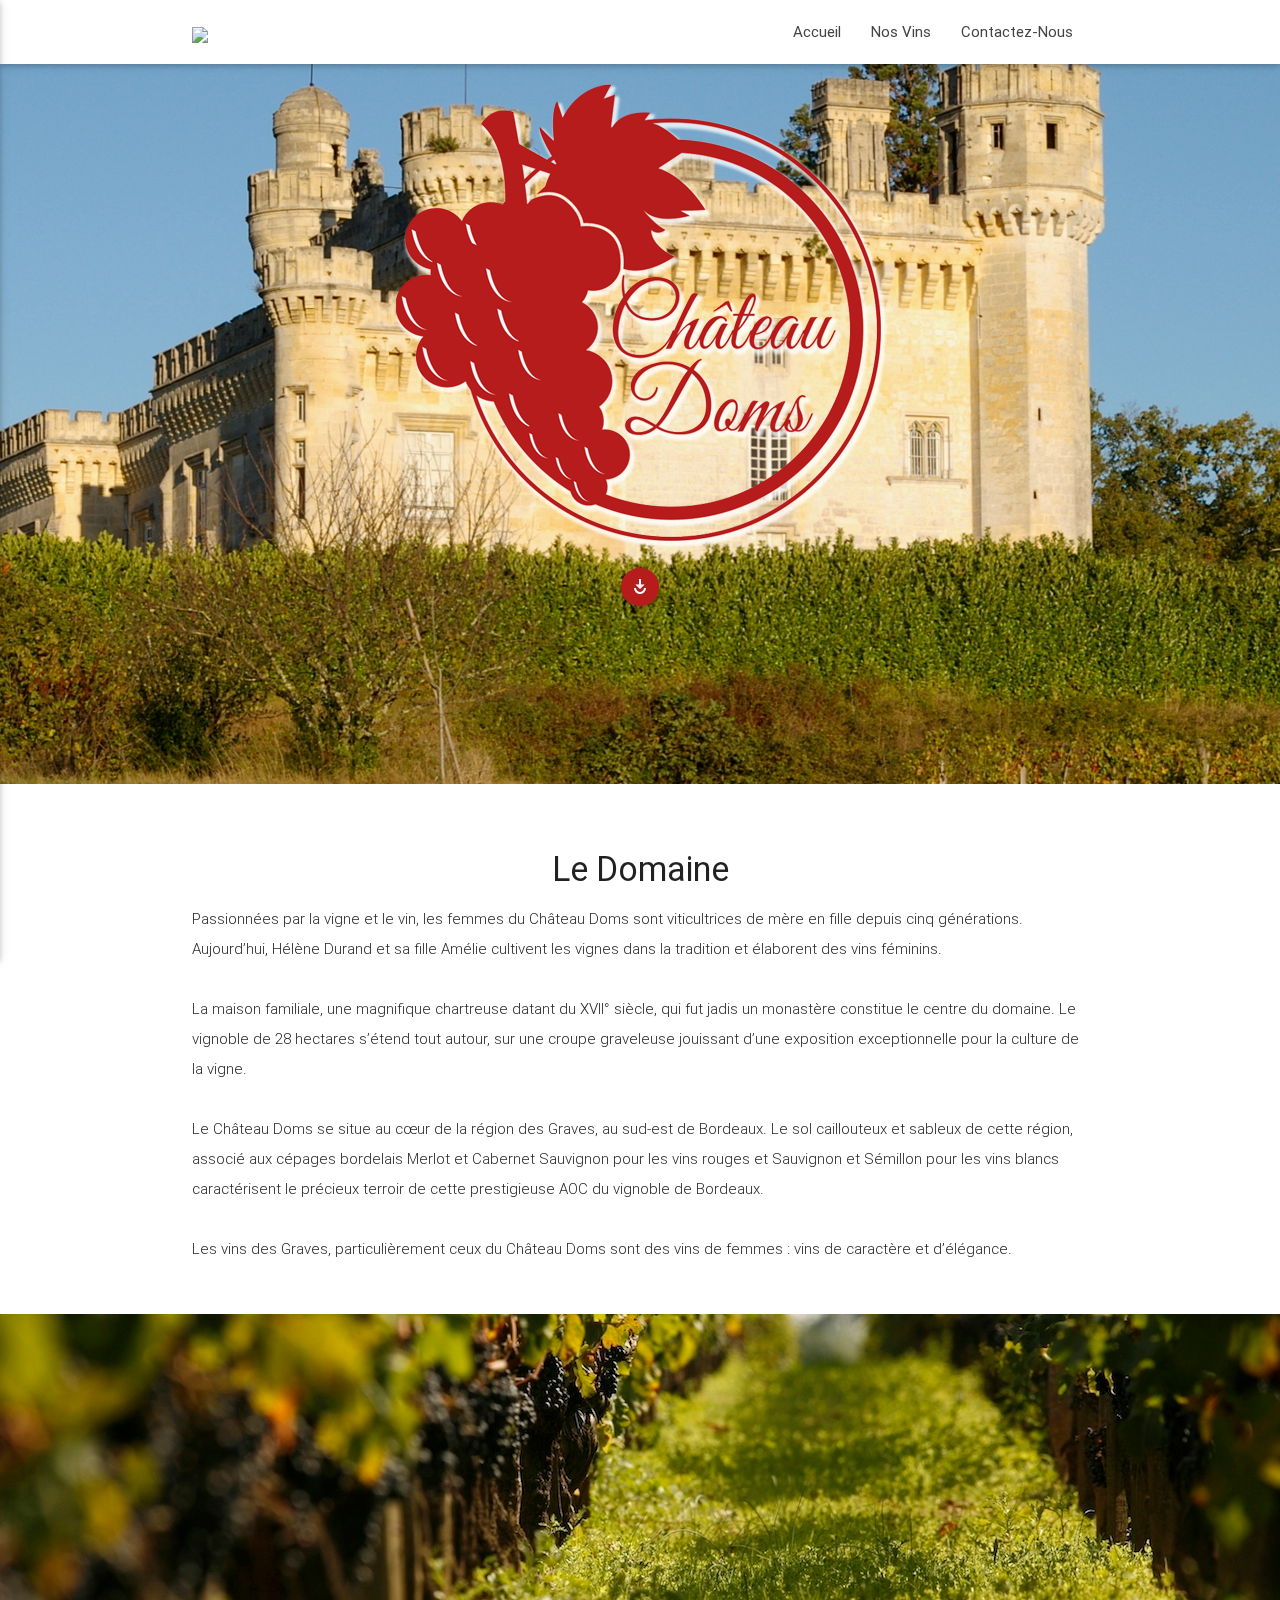
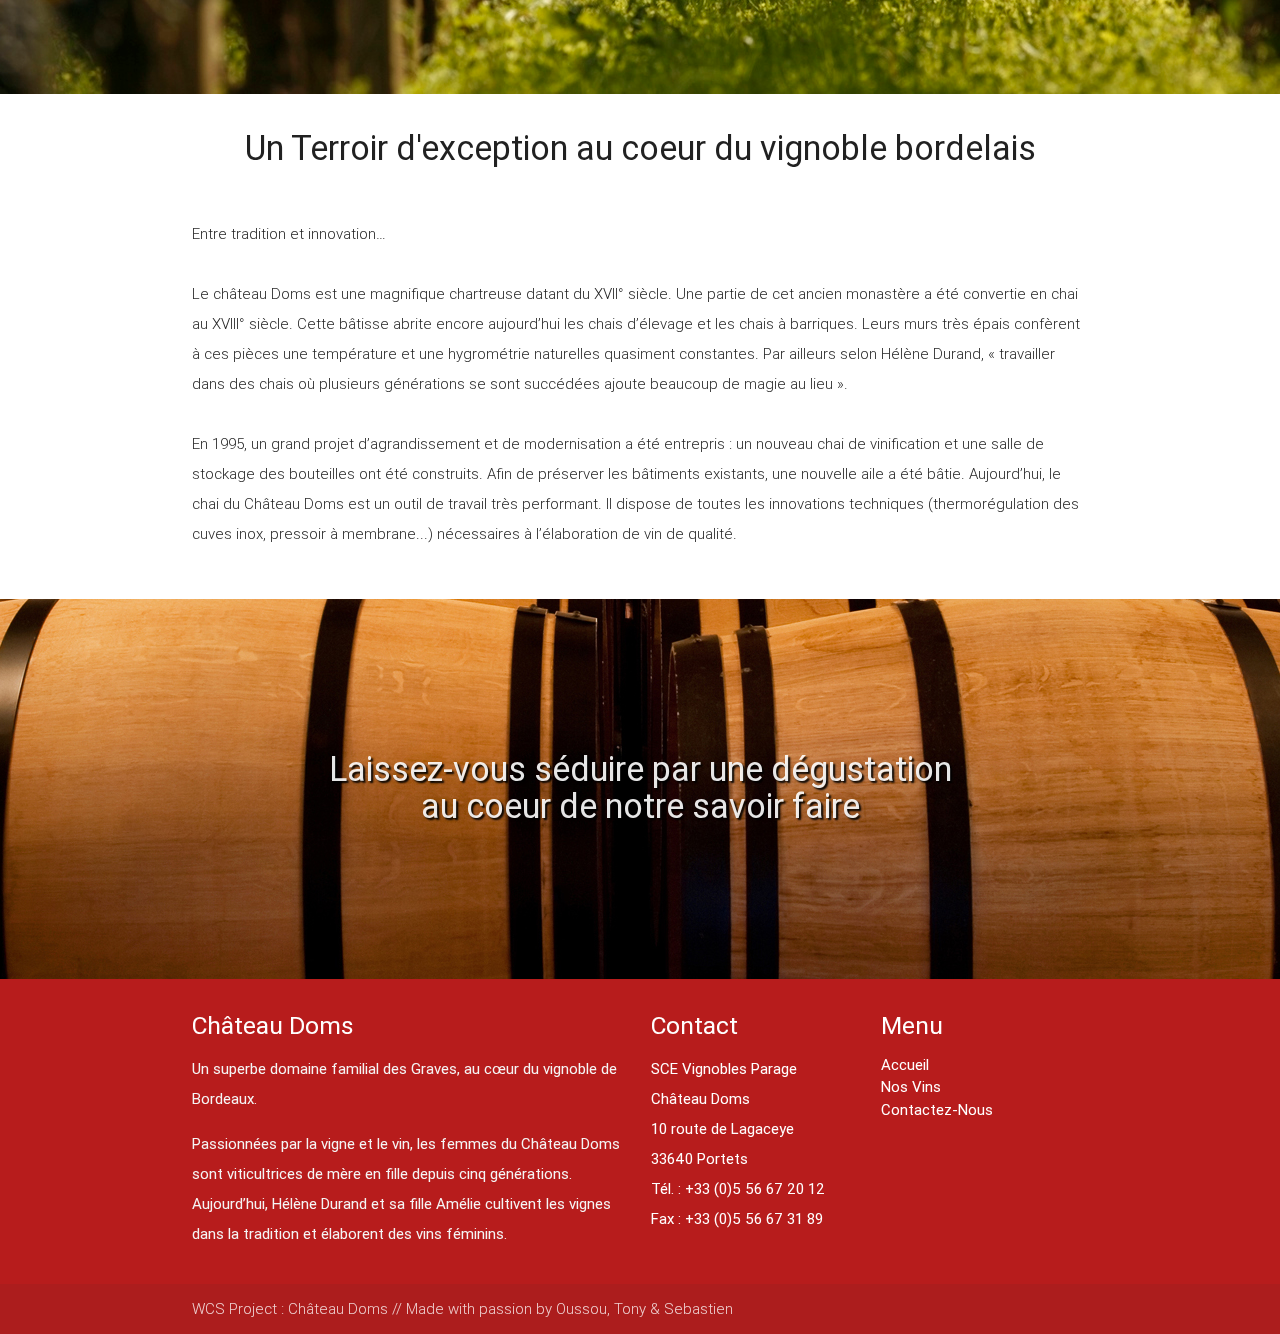
==== commit c46eb1f7: "fix text footer" ====
--- a/index.html
+++ b/index.html
@@ -16,7 +16,7 @@
 <body>
 
   <!-- Header -->
-  <nav class="white" role="navigation">
+  <nav class="white" role="navigation" id="nav-wrapper">
     <div class="nav-wrapper container">
       <a id="logo-container" href="index.html" class="brand-logo"><img class="img-logo" src="assets/images/Ch-Dom-Logo1.png" /></a>
       <ul class="right hide-on-med-and-down">
@@ -35,7 +35,7 @@
   </nav>
 
 
-  <a href="#logo-container" class="scrollToTop btn-floating btn-large waves-effect waves-light red"><i class="material-icons">expand_less</i></a>
+
 
 <!-- Container -->
   <div id="index-banner" class="parallax-container">
@@ -45,91 +45,111 @@
         <!-- <h1 class="header center teal-text text-lighten-2">Château Doms</h1> -->
         <div class="row center">
           <!-- <h5 class="header col s12 light">Un superbe domaine familial des Graves, au cœur du vignoble de Bordeaux.</h5> -->
-          <img src="assets/images/Ch-Dom-Logo2.png" />
-        </div>
-        <div class="row center">
-          <a href="#presentation" class="btn-large waves-effect waves-light teal lighten-1">En Savoir Plus</a>
+          <img class="responsive-img" src="assets/images/Ch-Dom-Logo2.png" />
+        </div>
+        <div class="row center">
+          <a href="#presentation" class="waves-effect waves-circle waves-light btn-floating red darken-4">
+            <i class="material-icons center-align">play_for_work</i>
+          </a>
         </div>
         <br><br>
 
       </div>
     </div>
-    <div class="parallax"><img src="assets/images/fond-home.jpeg" alt="Unsplashed background img 1"></div>
-  </div>
-
+    <div class="parallax"><img src="assets/images/domaine6.jpg" alt="Unsplashed background img 1"></div>
+  </div>
+
+<a href="#index-banner" class="scrollToTop btn-floating btn-large waves-effect waves-light red"><i class="material-icons">expand_less</i></a>
 
   <div class="container" id="presentation">
     <div class="section">
 
       <!--   Icon Section   -->
-      <div class="row">
+      <!-- <div class="row">
         <div class="col s12 m4">
           <div class="icon-block">
-            <h2 class="center brown-text"><i class="material-icons">flash_on</i></h2>
-            <h5 class="center">Speeds up development</h5>
-
-            <p class="light">We did most of the heavy lifting for you to provide a default stylings that incorporate our custom components. Additionally, we refined animations and transitions to provide a smoother experience for developers.</p>
+            <h2 class="center brown-text"><i class="material-icons"></i></h2>
+            <h5 class="center"></h5>
+
+            <p class="light"></p>
           </div>
         </div>
 
         <div class="col s12 m4">
           <div class="icon-block">
-            <h2 class="center brown-text"><i class="material-icons">group</i></h2>
-            <h5 class="center">User Experience Focused</h5>
-
-            <p class="light">By utilizing elements and principles of Material Design, we were able to create a framework that incorporates components and animations that provide more feedback to users. Additionally, a single underlying responsive system across all platforms allow for a more unified user experience.</p>
+            <h2 class="center brown-text"><i class="material-icons"></i></h2>
+            <h5 class="center"></h5>
+
+            <p class="light"></p>
           </div>
         </div>
 
         <div class="col s12 m4">
           <div class="icon-block">
-            <h2 class="center brown-text"><i class="material-icons">settings</i></h2>
-            <h5 class="center">Easy to work with</h5>
-
-            <p class="light">We have provided detailed documentation as well as specific code examples to help new users get started. We are also always open to feedback and can answer any questions a user may have about Materialize.</p>
+            <h2 class="center brown-text"><i class="material-icons"></i></h2>
+            <h5 class="center"></h5>
+
+            <p class="light"></p>
           </div>
         </div>
-      </div>
-
-    </div>
-  </div>
-
-
-  <div class="parallax-container valign-wrapper">
-    <div class="section no-pad-bot">
-      <div class="container">
-        <div class="row center">
-          <h5 class="header col s12 light">A modern responsive front-end framework based on Material Design</h5>
-        </div>
-      </div>
-    </div>
-    <div class="parallax"><img src="assets/images/background2.jpg" alt="Unsplashed background img 2"></div>
-  </div>
-
+      </div> -->
+
+    </div>
+  </div>
   <div class="container">
     <div class="section">
-
       <div class="row">
         <div class="col s12 center">
           <h3><i class="mdi-content-send brown-text"></i></h3>
-          <h4>Contact Us</h4>
-          <p class="left-align light">Lorem ipsum dolor sit amet, consectetur adipiscing elit. Nullam scelerisque id nunc nec volutpat. Etiam pellentesque tristique arcu, non consequat magna fermentum ac. Cras ut ultricies eros. Maecenas eros justo, ullamcorper a sapien id, viverra ultrices eros. Morbi sem neque, posuere et pretium eget, bibendum sollicitudin lacus. Aliquam eleifend sollicitudin diam, eu mattis nisl maximus sed. Nulla imperdiet semper molestie. Morbi massa odio, condimentum sed ipsum ac, gravida ultrices erat. Nullam eget dignissim mauris, non tristique erat. Vestibulum ante ipsum primis in faucibus orci luctus et ultrices posuere cubilia Curae;</p>
-        </div>
-      </div>
-
-    </div>
-  </div>
-
+          <h4>Le Domaine</h4>
+          <p class="left-align light">
+            Passionnées par la vigne et le vin, les femmes du Château Doms sont viticultrices de mère en fille depuis cinq générations. Aujourd’hui, Hélène Durand et sa fille Amélie cultivent les vignes dans la tradition et élaborent des vins féminins.
+            <br /><br />La maison familiale, une magnifique chartreuse datant du XVII° siècle, qui fut jadis un monastère constitue le centre du domaine. Le vignoble de 28 hectares s’étend tout autour, sur une croupe graveleuse jouissant d’une exposition exceptionnelle pour la culture de la vigne.
+            <br /><br />Le Château Doms se situe au cœur de la région des Graves, au sud-est de Bordeaux. Le sol caillouteux et sableux de cette région, associé aux cépages bordelais Merlot et Cabernet Sauvignon pour les vins rouges et Sauvignon et Sémillon pour les vins blancs caractérisent le précieux terroir de cette prestigieuse AOC du vignoble de Bordeaux.
+            <br /><br />Les vins des Graves, particulièrement ceux du Château Doms sont des vins de femmes : vins de caractère et d’élégance.
+          </p>
+        </div>
+      </div>
+    </div>
+  </div>
 
   <div class="parallax-container valign-wrapper">
     <div class="section no-pad-bot">
       <div class="container">
         <div class="row center">
-          <h5 class="header col s12 light">A modern responsive front-end framework based on Material Design</h5>
-        </div>
-      </div>
-    </div>
-    <div class="parallax"><img src="assets/images/background3.jpg" alt="Unsplashed background img 3"></div>
+        </div>
+      </div>
+    </div>
+    <div class="parallax"><img src="assets/images/terroir3.jpg" alt="Unsplashed background img 2"></div>
+  </div>
+
+  <div class="container">
+    <div class="section">
+      <div class="row">
+        <div class="col s12 center">
+          <h3><i class="mdi-content-send brown-text"></i></h3>
+          <h4>Un Terroir d'exception au coeur du vignoble bordelais</h4>
+          <br />
+          <p class="left-align light">
+            Entre tradition et innovation…
+            <br /><br />Le château Doms est une magnifique chartreuse datant du XVII° siècle. Une partie de cet ancien monastère a été convertie en chai au XVIII° siècle. Cette bâtisse abrite encore aujourd’hui les chais d’élevage et les chais à barriques. Leurs murs très épais confèrent à ces pièces une température et une hygrométrie naturelles quasiment constantes. Par ailleurs selon Hélène Durand, « travailler dans des chais où plusieurs générations se sont succédées ajoute beaucoup de magie au lieu ».
+            <br /><br />En 1995, un grand projet d’agrandissement et de modernisation a été entrepris : un nouveau chai de vinification et une salle de stockage des bouteilles ont été construits. Afin de préserver les bâtiments existants, une nouvelle aile a été bâtie. Aujourd’hui, le chai du Château Doms est un outil de travail très performant. Il dispose de toutes les innovations techniques (thermorégulation des cuves inox, pressoir à membrane...) nécessaires à l’élaboration de vin de qualité.
+          </p>
+        </div>
+      </div>
+    </div>
+  </div>
+
+
+  <div class="parallax-container valign-wrapper">
+    <div class="section no-pad-bot">
+      <div class="container">
+        <div class="row center">
+          <h4 class="col s12 text-white">Laissez-vous séduire par une dégustation <br />au coeur de notre savoir faire</h4>
+        </div>
+      </div>
+    </div>
+    <div class="parallax"><img src="assets/images/chais2.jpg" alt="Unsplashed background img 3"></div>
   </div>
 
   <!--Footer-->
